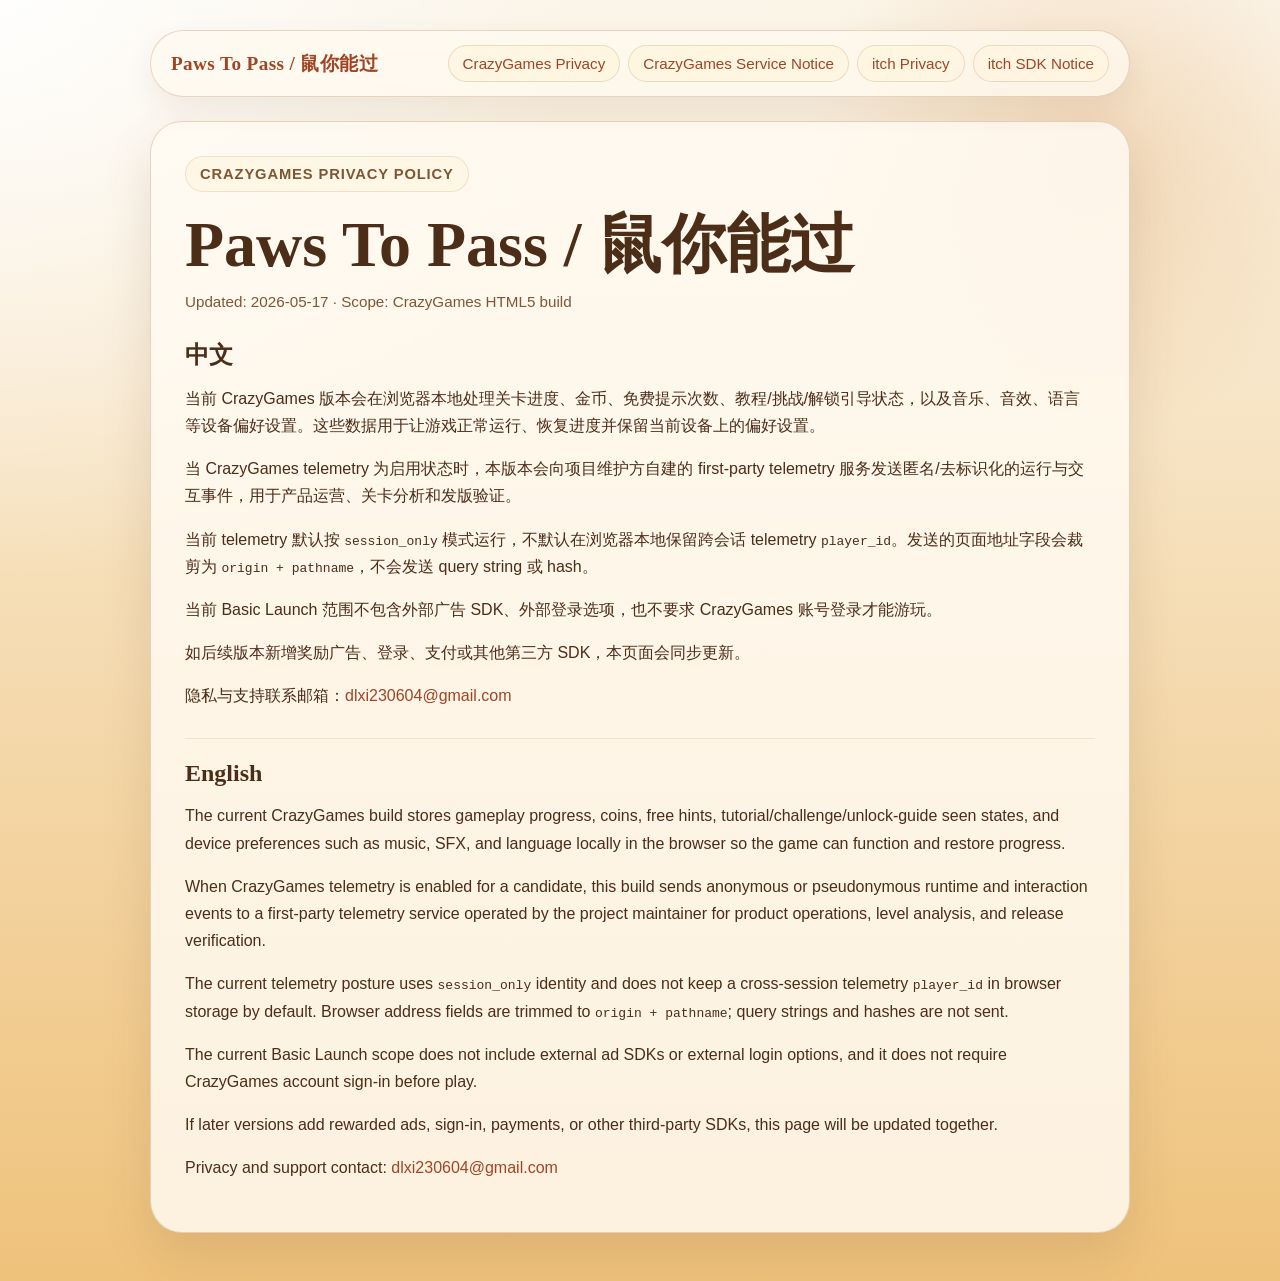
==== crazygames-privacy-policy.html @ 1ba34844 "feat: add CrazyGames privacy and service pages" ====
<!doctype html>
<html lang="en">
<head>
  <meta charset="utf-8">
  <meta name="viewport" content="width=device-width, initial-scale=1">
  <title>Paws To Pass - CrazyGames Privacy Policy</title>
  <link rel="stylesheet" href="styles.css">
</head>
<body>
  <main class="page">
    <header class="topbar">
      <div class="brand"><a href="index.html">Paws To Pass / 鼠你能过</a></div>
      <nav class="nav">
        <a href="crazygames-privacy-policy.html">CrazyGames Privacy</a>
        <a href="crazygames-third-party-sdk.html">CrazyGames Service Notice</a>
        <a href="privacy-policy.html">itch Privacy</a>
        <a href="third-party-sdk.html">itch SDK Notice</a>
      </nav>
    </header>
    <article class="article">
      <div class="kicker">CrazyGames Privacy Policy</div>
      <h1>Paws To Pass / 鼠你能过</h1>
      <p class="meta">Updated: 2026-05-17 · Scope: CrazyGames HTML5 build</p>

      <section class="section">
        <h2>中文</h2>
        <p>当前 CrazyGames 版本会在浏览器本地处理关卡进度、金币、免费提示次数、教程/挑战/解锁引导状态，以及音乐、音效、语言等设备偏好设置。这些数据用于让游戏正常运行、恢复进度并保留当前设备上的偏好设置。</p>
        <p>当 CrazyGames telemetry 为启用状态时，本版本会向项目维护方自建的 first-party telemetry 服务发送匿名/去标识化的运行与交互事件，用于产品运营、关卡分析和发版验证。</p>
        <p>当前 telemetry 默认按 <code>session_only</code> 模式运行，不默认在浏览器本地保留跨会话 telemetry <code>player_id</code>。发送的页面地址字段会裁剪为 <code>origin + pathname</code>，不会发送 query string 或 hash。</p>
        <p>当前 Basic Launch 范围不包含外部广告 SDK、外部登录选项，也不要求 CrazyGames 账号登录才能游玩。</p>
        <p>如后续版本新增奖励广告、登录、支付或其他第三方 SDK，本页面会同步更新。</p>
        <p>隐私与支持联系邮箱：<a href="mailto:dlxi230604@gmail.com">dlxi230604@gmail.com</a></p>
      </section>

      <section class="section">
        <h2>English</h2>
        <p>The current CrazyGames build stores gameplay progress, coins, free hints, tutorial/challenge/unlock-guide seen states, and device preferences such as music, SFX, and language locally in the browser so the game can function and restore progress.</p>
        <p>When CrazyGames telemetry is enabled for a candidate, this build sends anonymous or pseudonymous runtime and interaction events to a first-party telemetry service operated by the project maintainer for product operations, level analysis, and release verification.</p>
        <p>The current telemetry posture uses <code>session_only</code> identity and does not keep a cross-session telemetry <code>player_id</code> in browser storage by default. Browser address fields are trimmed to <code>origin + pathname</code>; query strings and hashes are not sent.</p>
        <p>The current Basic Launch scope does not include external ad SDKs or external login options, and it does not require CrazyGames account sign-in before play.</p>
        <p>If later versions add rewarded ads, sign-in, payments, or other third-party SDKs, this page will be updated together.</p>
        <p>Privacy and support contact: <a href="mailto:dlxi230604@gmail.com">dlxi230604@gmail.com</a></p>
      </section>
    </article>
  </main>
</body>
</html>
---- styles.css ----
﻿:root {
  --bg-cream: #fbf5e9;
  --bg-amber: #efc27b;
  --panel: rgba(255, 251, 242, 0.84);
  --panel-strong: rgba(255, 248, 234, 0.94);
  --line: rgba(151, 95, 43, 0.24);
  --text: #4b2d18;
  --muted: #7f5633;
  --accent: #c95f38;
  --accent-deep: #9f4525;
  --gold: #f6c757;
  --shadow: 0 22px 50px rgba(89, 53, 25, 0.13);
  --radius-xl: 32px;
  --radius-lg: 24px;
  --radius-md: 18px;
  --content: 980px;
}

* { box-sizing: border-box; }
html { scroll-behavior: smooth; }
body {
  margin: 0;
  font-family: "Trebuchet MS", "Noto Sans SC", "Source Han Sans SC", sans-serif;
  color: var(--text);
  background:
    radial-gradient(circle at top left, rgba(255,255,255,0.9), transparent 32%),
    radial-gradient(circle at 85% 12%, rgba(219,141,67,0.24), transparent 18%),
    linear-gradient(180deg, var(--bg-cream), var(--bg-amber));
  min-height: 100vh;
}

a { color: var(--accent-deep); text-decoration: none; }
a:hover { text-decoration: underline; }

.page {
  width: min(calc(100% - 32px), var(--content));
  margin: 0 auto;
  padding: 22px 0 48px;
}

.topbar {
  display: flex;
  flex-wrap: wrap;
  gap: 12px;
  justify-content: space-between;
  align-items: center;
  padding: 14px 20px;
  margin-top: 8px;
  border: 1px solid var(--line);
  border-radius: 999px;
  background: rgba(255, 250, 239, 0.76);
  backdrop-filter: blur(16px);
  box-shadow: 0 12px 30px rgba(89, 53, 25, 0.08);
}

.brand {
  font-family: Georgia, "Source Han Serif SC", "Songti SC", serif;
  font-size: 1.2rem;
  font-weight: 700;
  letter-spacing: 0.02em;
}

.nav {
  display: flex;
  flex-wrap: wrap;
  gap: 8px;
}

.nav a {
  padding: 9px 14px;
  border-radius: 999px;
  background: rgba(255, 245, 224, 0.84);
  border: 1px solid rgba(151, 95, 43, 0.18);
  font-size: 0.95rem;
}

.hero,
.card,
.article {
  border: 1px solid var(--line);
  border-radius: var(--radius-xl);
  background: var(--panel);
  box-shadow: var(--shadow);
}

.hero {
  margin-top: 24px;
  padding: 42px;
  position: relative;
  overflow: hidden;
}

.hero::after {
  content: "";
  position: absolute;
  inset: auto -90px -70px auto;
  width: 260px;
  height: 260px;
  background: radial-gradient(circle, rgba(255, 236, 190, 0.7), rgba(223, 145, 66, 0.08));
  border-radius: 50%;
}

.kicker {
  display: inline-flex;
  align-items: center;
  gap: 8px;
  padding: 9px 14px;
  border-radius: 999px;
  background: rgba(255, 247, 228, 0.95);
  border: 1px solid rgba(151, 95, 43, 0.14);
  color: var(--muted);
  font-size: 0.92rem;
  font-weight: 700;
  text-transform: uppercase;
  letter-spacing: 0.06em;
}

h1, h2, h3 {
  margin: 0;
  font-family: Georgia, "Source Han Serif SC", "Songti SC", serif;
  line-height: 1.08;
}

h1 {
  margin-top: 18px;
  font-size: clamp(2.2rem, 5vw, 4.5rem);
}

.hero p,
.article p,
.article li,
.card p { line-height: 1.7; }

.hero .lede {
  max-width: 720px;
  margin-top: 18px;
  color: var(--muted);
  font-size: 1.08rem;
}

.grid {
  display: grid;
  gap: 18px;
  margin-top: 24px;
  grid-template-columns: repeat(auto-fit, minmax(220px, 1fr));
}

.card {
  padding: 24px;
  background: var(--panel-strong);
}

.card h3 { font-size: 1.3rem; margin-bottom: 10px; }
.card p { margin: 0 0 14px; color: var(--muted); }

.button {
  display: inline-flex;
  align-items: center;
  justify-content: center;
  padding: 12px 18px;
  border-radius: 999px;
  background: linear-gradient(180deg, var(--accent), var(--accent-deep));
  color: #fff;
  font-weight: 700;
  box-shadow: 0 12px 20px rgba(159, 69, 37, 0.2);
}

.article {
  margin-top: 24px;
  padding: 34px;
}

.meta {
  margin-top: 10px;
  color: var(--muted);
  font-size: 0.95rem;
}

.section {
  margin-top: 28px;
  padding-top: 22px;
  border-top: 1px solid rgba(151, 95, 43, 0.12);
}

.section:first-of-type {
  border-top: 0;
  padding-top: 0;
}

ul { margin: 12px 0 0 20px; padding: 0; }
li + li { margin-top: 8px; }

.table-wrap {
  overflow-x: auto;
  margin-top: 14px;
}

table {
  width: 100%;
  border-collapse: collapse;
  font-size: 0.96rem;
}

th, td {
  padding: 12px 14px;
  border-bottom: 1px solid rgba(151, 95, 43, 0.12);
  text-align: left;
  vertical-align: top;
}

th {
  color: var(--muted);
  font-size: 0.9rem;
  text-transform: uppercase;
  letter-spacing: 0.05em;
}

.footer {
  margin-top: 28px;
  padding: 20px 0 10px;
  color: var(--muted);
  font-size: 0.92rem;
}

@media (max-width: 720px) {
  .page { width: min(calc(100% - 20px), var(--content)); }
  .hero, .article, .card { padding: 22px; }
  .topbar { border-radius: 24px; }
  .nav { width: 100%; }
  .nav a { flex: 1 1 auto; text-align: center; }
}
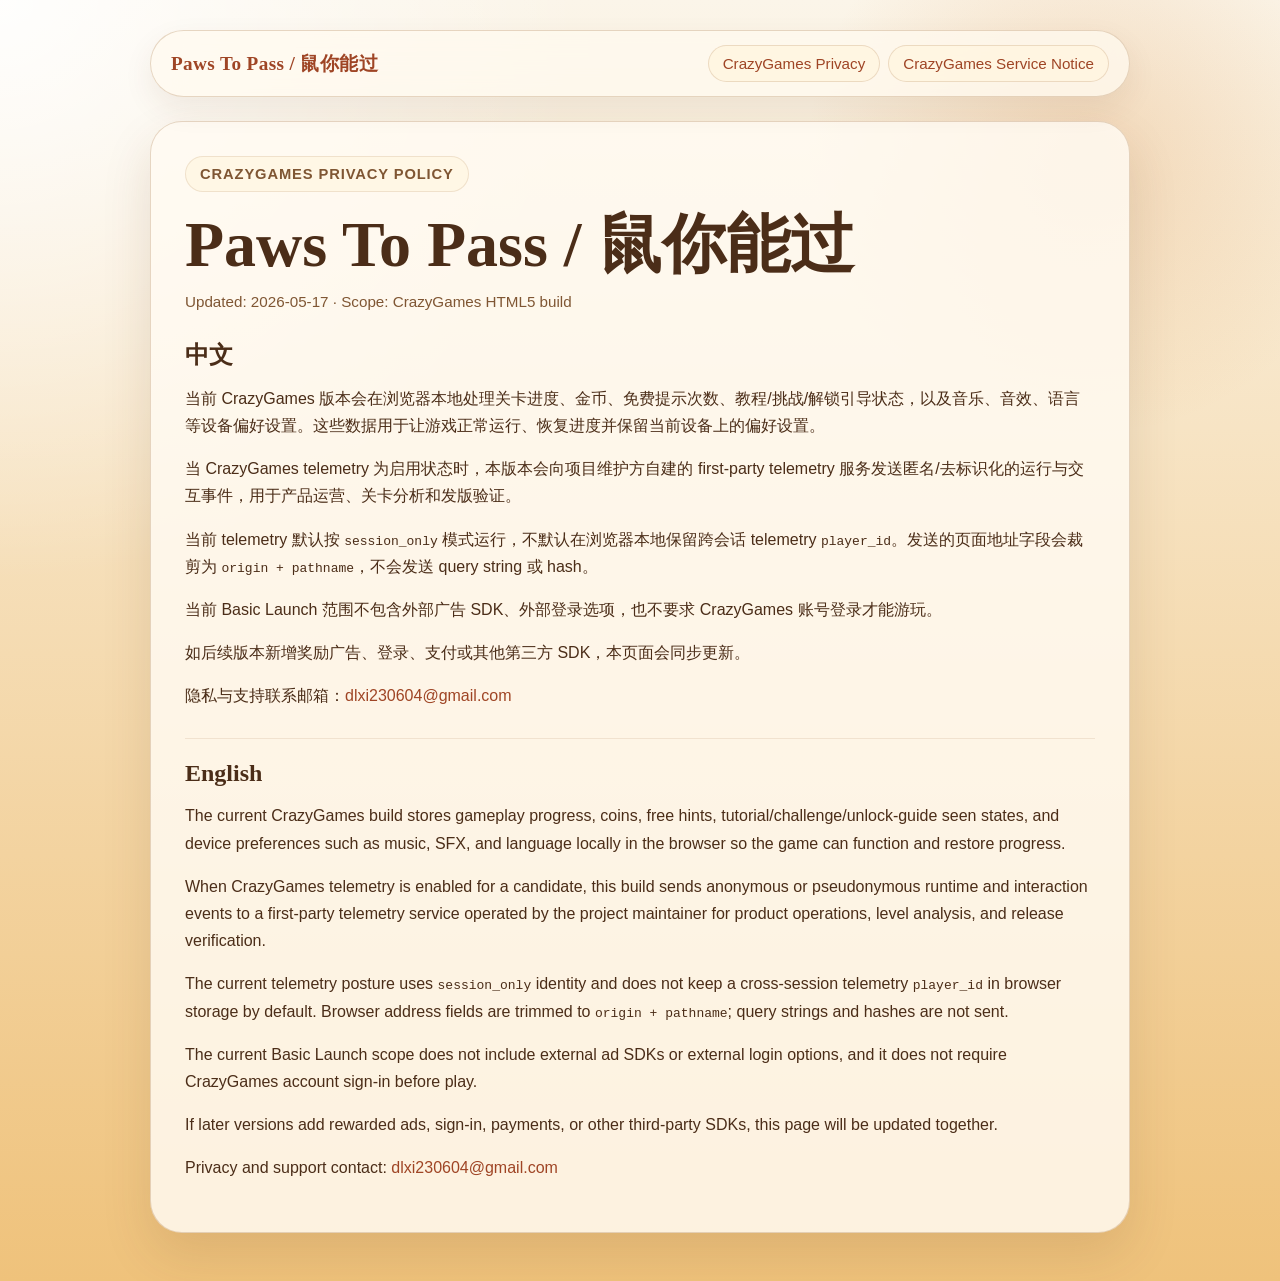
==== commit fb5b5939: "fix: remove itch links from CrazyGames pages" ====
--- a/crazygames-privacy-policy.html
+++ b/crazygames-privacy-policy.html
@@ -13,8 +13,6 @@
       <nav class="nav">
         <a href="crazygames-privacy-policy.html">CrazyGames Privacy</a>
         <a href="crazygames-third-party-sdk.html">CrazyGames Service Notice</a>
-        <a href="privacy-policy.html">itch Privacy</a>
-        <a href="third-party-sdk.html">itch SDK Notice</a>
       </nav>
     </header>
     <article class="article">
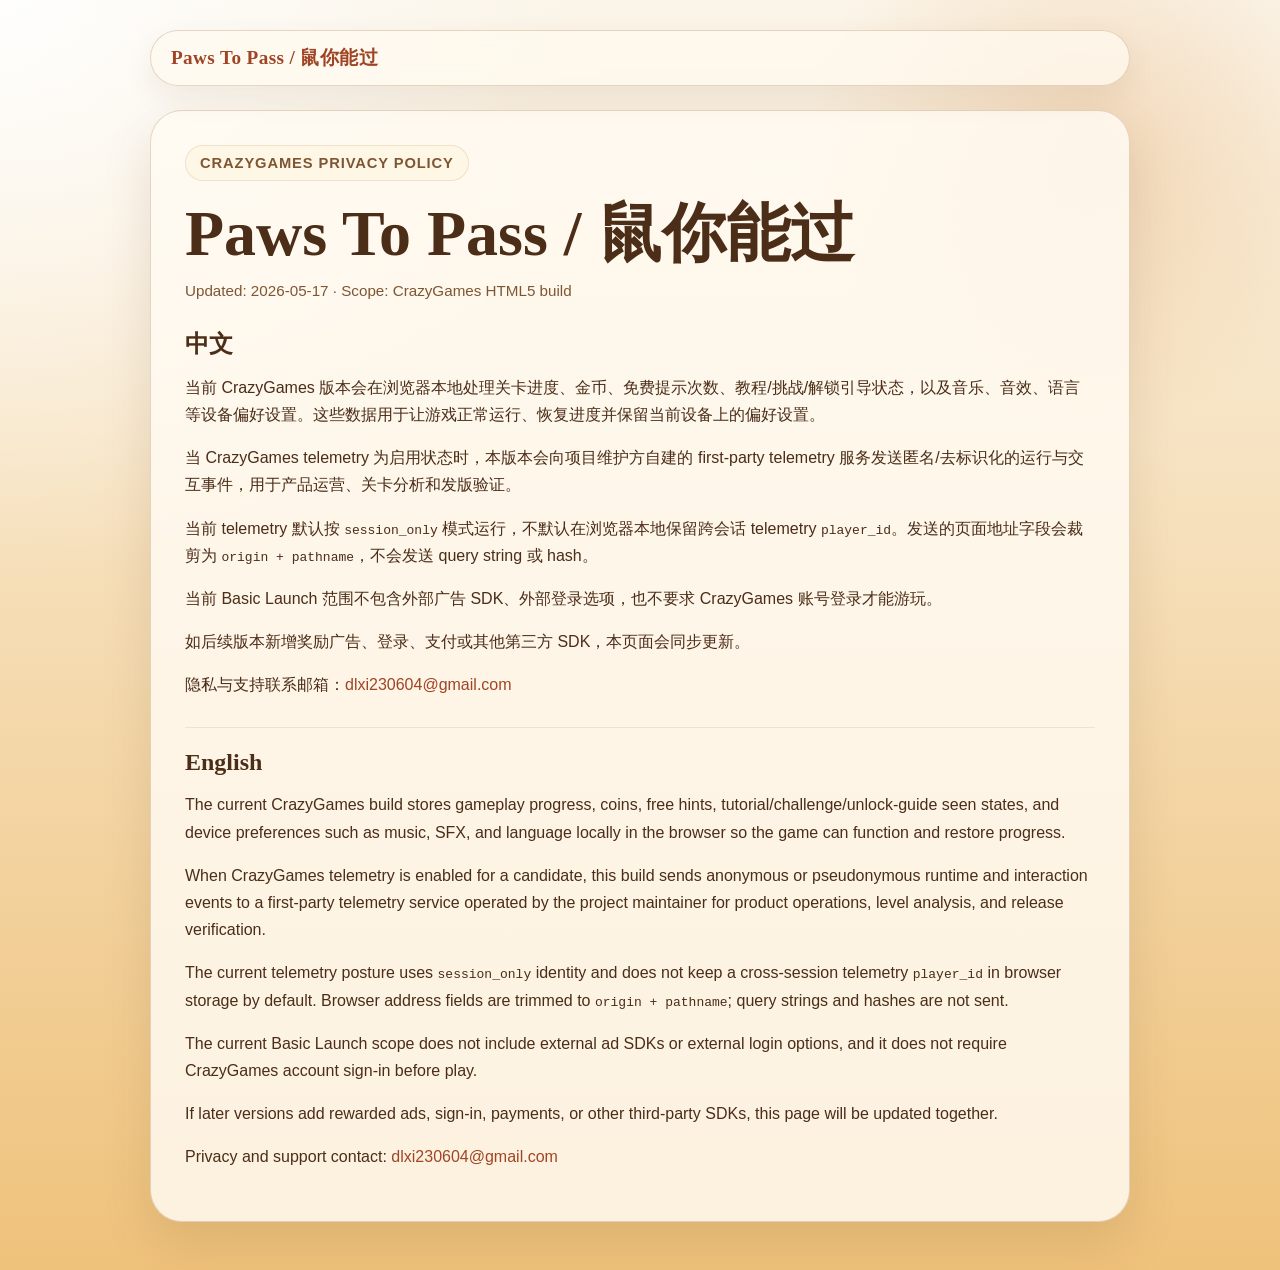
==== commit 0f3e22e3: "fix: remove nav buttons from CrazyGames pages" ====
--- a/crazygames-privacy-policy.html
+++ b/crazygames-privacy-policy.html
@@ -10,10 +10,6 @@
   <main class="page">
     <header class="topbar">
       <div class="brand"><a href="index.html">Paws To Pass / 鼠你能过</a></div>
-      <nav class="nav">
-        <a href="crazygames-privacy-policy.html">CrazyGames Privacy</a>
-        <a href="crazygames-third-party-sdk.html">CrazyGames Service Notice</a>
-      </nav>
     </header>
     <article class="article">
       <div class="kicker">CrazyGames Privacy Policy</div>
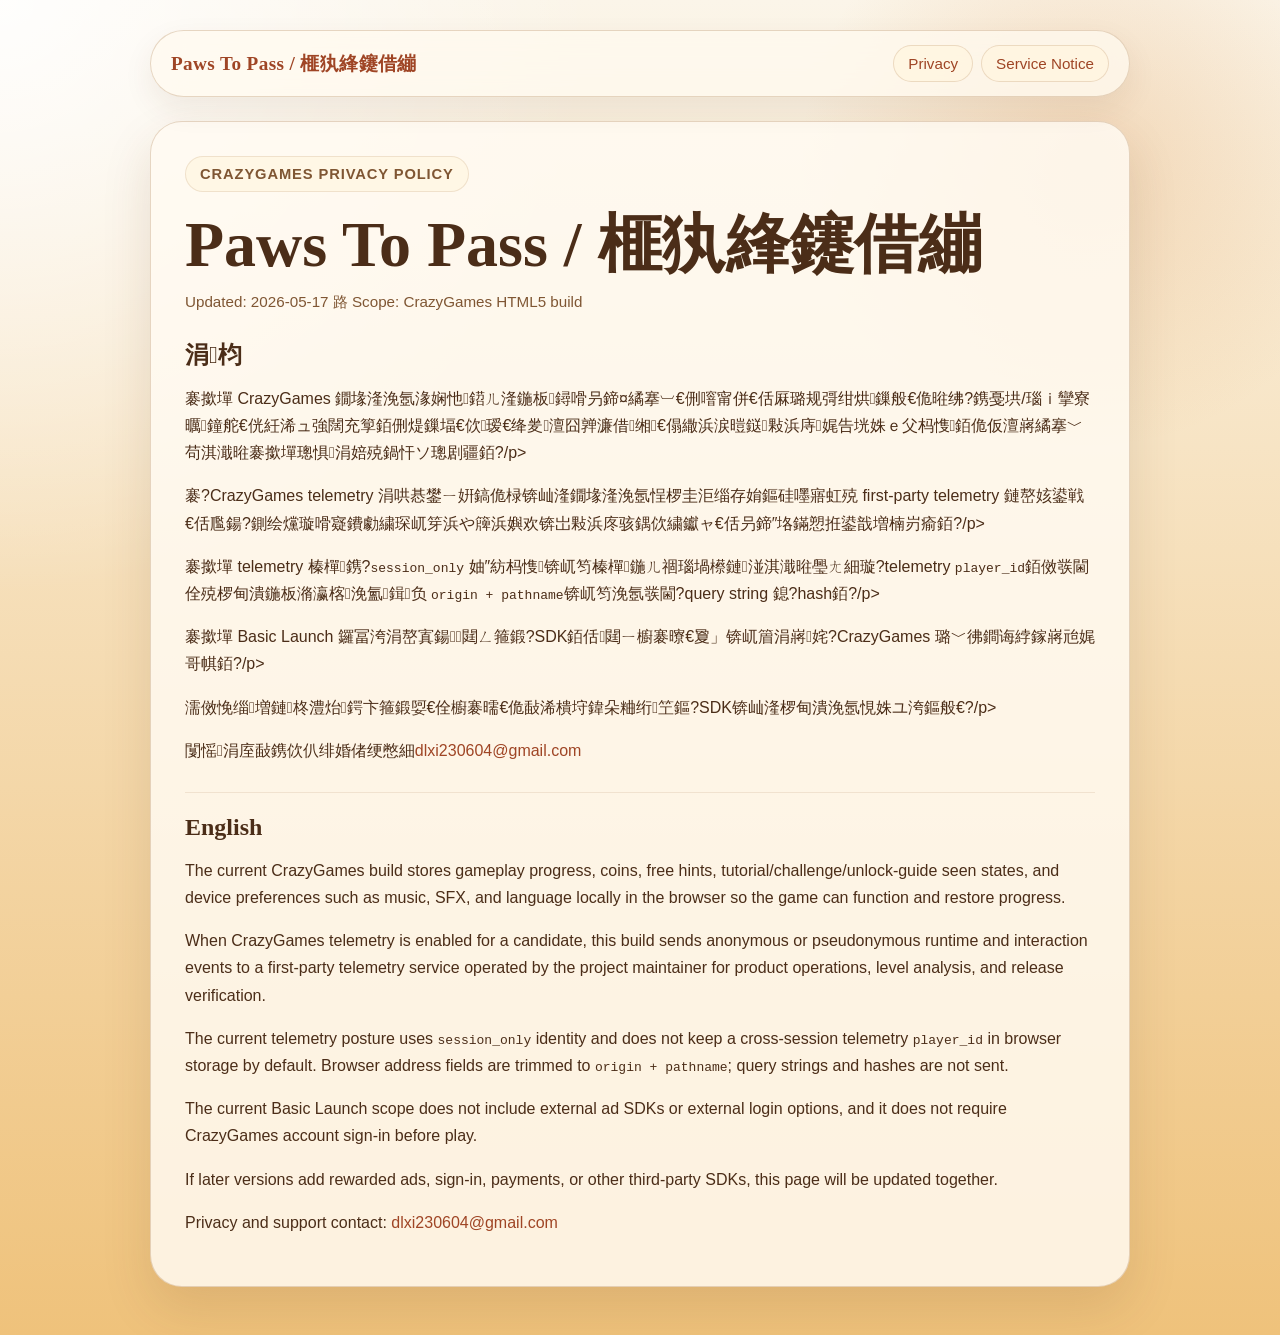
==== commit 2b39d29c: "fix: restore CrazyGames page cross-links" ====
--- a/crazygames-privacy-policy.html
+++ b/crazygames-privacy-policy.html
@@ -9,21 +9,25 @@
 <body>
   <main class="page">
     <header class="topbar">
-      <div class="brand"><a href="index.html">Paws To Pass / 鼠你能过</a></div>
+      <div class="brand"><a href="index.html">Paws To Pass / 榧犱綘鑳借繃</a></div>
+      <nav class="nav">
+        <a href="crazygames-privacy-policy.html">Privacy</a>
+        <a href="crazygames-third-party-sdk.html">Service Notice</a>
+      </nav>
     </header>
     <article class="article">
       <div class="kicker">CrazyGames Privacy Policy</div>
-      <h1>Paws To Pass / 鼠你能过</h1>
-      <p class="meta">Updated: 2026-05-17 · Scope: CrazyGames HTML5 build</p>
+      <h1>Paws To Pass / 榧犱綘鑳借繃</h1>
+      <p class="meta">Updated: 2026-05-17 路 Scope: CrazyGames HTML5 build</p>
 
       <section class="section">
-        <h2>中文</h2>
-        <p>当前 CrazyGames 版本会在浏览器本地处理关卡进度、金币、免费提示次数、教程/挑战/解锁引导状态，以及音乐、音效、语言等设备偏好设置。这些数据用于让游戏正常运行、恢复进度并保留当前设备上的偏好设置。</p>
-        <p>当 CrazyGames telemetry 为启用状态时，本版本会向项目维护方自建的 first-party telemetry 服务发送匿名/去标识化的运行与交互事件，用于产品运营、关卡分析和发版验证。</p>
-        <p>当前 telemetry 默认按 <code>session_only</code> 模式运行，不默认在浏览器本地保留跨会话 telemetry <code>player_id</code>。发送的页面地址字段会裁剪为 <code>origin + pathname</code>，不会发送 query string 或 hash。</p>
-        <p>当前 Basic Launch 范围不包含外部广告 SDK、外部登录选项，也不要求 CrazyGames 账号登录才能游玩。</p>
-        <p>如后续版本新增奖励广告、登录、支付或其他第三方 SDK，本页面会同步更新。</p>
-        <p>隐私与支持联系邮箱：<a href="mailto:dlxi230604@gmail.com">dlxi230604@gmail.com</a></p>
+        <h2>涓枃</h2>
+        <p>褰撳墠 CrazyGames 鐗堟湰浼氬湪娴忚鍣ㄦ湰鍦板鐞嗗叧鍗¤繘搴︺€侀噾甯併€佸厤璐规彁绀烘鏁般€佹暀绋?鎸戞垬/瑙ｉ攣寮曞鐘舵€侊紝浠ュ強闊充箰銆侀煶鏁堛€佽瑷€绛夎澶囧亸濂借缃€傝繖浜涙暟鎹敤浜庤娓告垙姝ｅ父杩愯銆佹仮澶嶈繘搴﹀苟淇濈暀褰撳墠璁惧涓婄殑鍋忓ソ璁剧疆銆?/p>
+        <p>褰?CrazyGames telemetry 涓哄惎鐢ㄧ姸鎬佹椂锛屾湰鐗堟湰浼氬悜椤圭洰缁存姢鏂硅嚜寤虹殑 first-party telemetry 鏈嶅姟鍙戦€佸尶鍚?鍘绘爣璇嗗寲鐨勮繍琛屼笌浜や簰浜嬩欢锛岀敤浜庝骇鍝佽繍钀ャ€佸叧鍗″垎鏋愬拰鍙戠増楠岃瘉銆?/p>
+        <p>褰撳墠 telemetry 榛樿鎸?<code>session_only</code> 妯″紡杩愯锛屼笉榛樿鍦ㄦ祻瑙堝櫒鏈湴淇濈暀璺ㄤ細璇?telemetry <code>player_id</code>銆傚彂閫佺殑椤甸潰鍦板潃瀛楁浼氳鍓负 <code>origin + pathname</code>锛屼笉浼氬彂閫?query string 鎴?hash銆?/p>
+        <p>褰撳墠 Basic Launch 鑼冨洿涓嶅寘鍚閮ㄥ箍鍛?SDK銆佸閮ㄧ櫥褰曢€夐」锛屼篃涓嶈姹?CrazyGames 璐﹀彿鐧诲綍鎵嶈兘娓哥帺銆?/p>
+        <p>濡傚悗缁増鏈柊澧炲鍔卞箍鍛娿€佺櫥褰曘€佹敮浠樻垨鍏朵粬绗笁鏂?SDK锛屾湰椤甸潰浼氬悓姝ユ洿鏂般€?/p>
+        <p>闅愮涓庢敮鎸佽仈绯婚偖绠憋細<a href="mailto:dlxi230604@gmail.com">dlxi230604@gmail.com</a></p>
       </section>
 
       <section class="section">
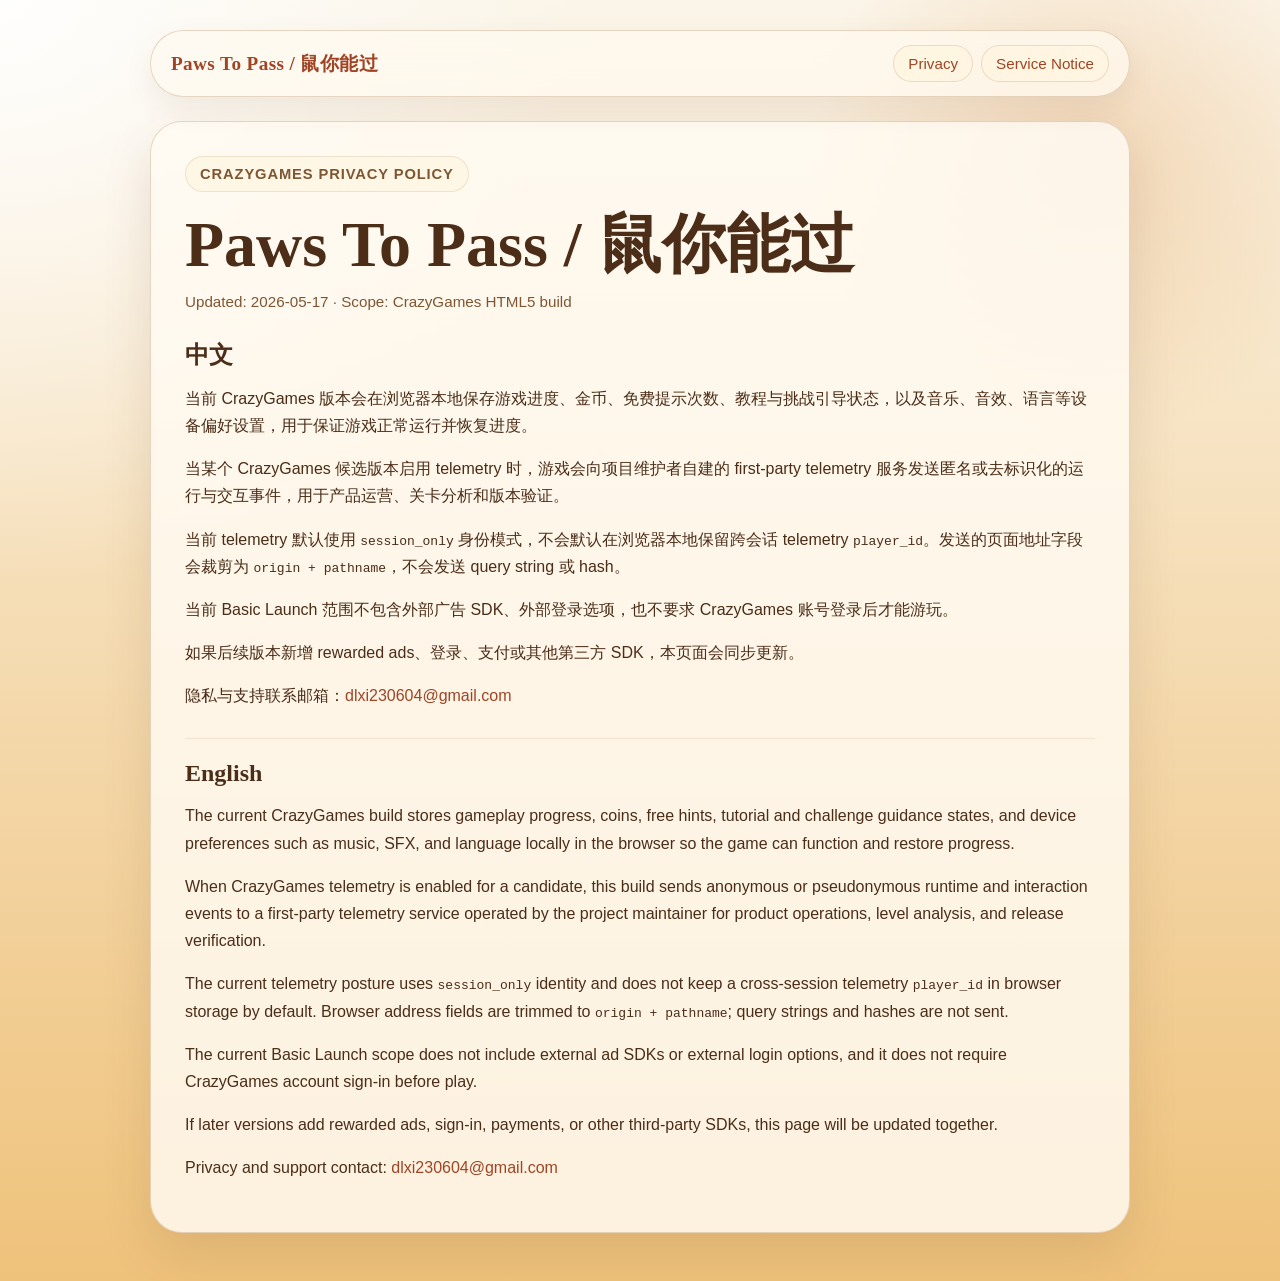
==== commit f9e460e0: "fix: restore utf-8 text for CrazyGames public pages" ====
--- a/crazygames-privacy-policy.html
+++ b/crazygames-privacy-policy.html
@@ -1,5 +1,5 @@
 <!doctype html>
-<html lang="en">
+<html lang="zh-CN">
 <head>
   <meta charset="utf-8">
   <meta name="viewport" content="width=device-width, initial-scale=1">
@@ -9,7 +9,7 @@
 <body>
   <main class="page">
     <header class="topbar">
-      <div class="brand"><a href="index.html">Paws To Pass / 榧犱綘鑳借繃</a></div>
+      <div class="brand"><a href="index.html">Paws To Pass / 鼠你能过</a></div>
       <nav class="nav">
         <a href="crazygames-privacy-policy.html">Privacy</a>
         <a href="crazygames-third-party-sdk.html">Service Notice</a>
@@ -17,22 +17,22 @@
     </header>
     <article class="article">
       <div class="kicker">CrazyGames Privacy Policy</div>
-      <h1>Paws To Pass / 榧犱綘鑳借繃</h1>
-      <p class="meta">Updated: 2026-05-17 路 Scope: CrazyGames HTML5 build</p>
+      <h1>Paws To Pass / 鼠你能过</h1>
+      <p class="meta">Updated: 2026-05-17 · Scope: CrazyGames HTML5 build</p>
 
       <section class="section">
-        <h2>涓枃</h2>
-        <p>褰撳墠 CrazyGames 鐗堟湰浼氬湪娴忚鍣ㄦ湰鍦板鐞嗗叧鍗¤繘搴︺€侀噾甯併€佸厤璐规彁绀烘鏁般€佹暀绋?鎸戞垬/瑙ｉ攣寮曞鐘舵€侊紝浠ュ強闊充箰銆侀煶鏁堛€佽瑷€绛夎澶囧亸濂借缃€傝繖浜涙暟鎹敤浜庤娓告垙姝ｅ父杩愯銆佹仮澶嶈繘搴﹀苟淇濈暀褰撳墠璁惧涓婄殑鍋忓ソ璁剧疆銆?/p>
-        <p>褰?CrazyGames telemetry 涓哄惎鐢ㄧ姸鎬佹椂锛屾湰鐗堟湰浼氬悜椤圭洰缁存姢鏂硅嚜寤虹殑 first-party telemetry 鏈嶅姟鍙戦€佸尶鍚?鍘绘爣璇嗗寲鐨勮繍琛屼笌浜や簰浜嬩欢锛岀敤浜庝骇鍝佽繍钀ャ€佸叧鍗″垎鏋愬拰鍙戠増楠岃瘉銆?/p>
-        <p>褰撳墠 telemetry 榛樿鎸?<code>session_only</code> 妯″紡杩愯锛屼笉榛樿鍦ㄦ祻瑙堝櫒鏈湴淇濈暀璺ㄤ細璇?telemetry <code>player_id</code>銆傚彂閫佺殑椤甸潰鍦板潃瀛楁浼氳鍓负 <code>origin + pathname</code>锛屼笉浼氬彂閫?query string 鎴?hash銆?/p>
-        <p>褰撳墠 Basic Launch 鑼冨洿涓嶅寘鍚閮ㄥ箍鍛?SDK銆佸閮ㄧ櫥褰曢€夐」锛屼篃涓嶈姹?CrazyGames 璐﹀彿鐧诲綍鎵嶈兘娓哥帺銆?/p>
-        <p>濡傚悗缁増鏈柊澧炲鍔卞箍鍛娿€佺櫥褰曘€佹敮浠樻垨鍏朵粬绗笁鏂?SDK锛屾湰椤甸潰浼氬悓姝ユ洿鏂般€?/p>
-        <p>闅愮涓庢敮鎸佽仈绯婚偖绠憋細<a href="mailto:dlxi230604@gmail.com">dlxi230604@gmail.com</a></p>
+        <h2>中文</h2>
+        <p>当前 CrazyGames 版本会在浏览器本地保存游戏进度、金币、免费提示次数、教程与挑战引导状态，以及音乐、音效、语言等设备偏好设置，用于保证游戏正常运行并恢复进度。</p>
+        <p>当某个 CrazyGames 候选版本启用 telemetry 时，游戏会向项目维护者自建的 first-party telemetry 服务发送匿名或去标识化的运行与交互事件，用于产品运营、关卡分析和版本验证。</p>
+        <p>当前 telemetry 默认使用 <code>session_only</code> 身份模式，不会默认在浏览器本地保留跨会话 telemetry <code>player_id</code>。发送的页面地址字段会裁剪为 <code>origin + pathname</code>，不会发送 query string 或 hash。</p>
+        <p>当前 Basic Launch 范围不包含外部广告 SDK、外部登录选项，也不要求 CrazyGames 账号登录后才能游玩。</p>
+        <p>如果后续版本新增 rewarded ads、登录、支付或其他第三方 SDK，本页面会同步更新。</p>
+        <p>隐私与支持联系邮箱：<a href="mailto:dlxi230604@gmail.com">dlxi230604@gmail.com</a></p>
       </section>
 
       <section class="section">
         <h2>English</h2>
-        <p>The current CrazyGames build stores gameplay progress, coins, free hints, tutorial/challenge/unlock-guide seen states, and device preferences such as music, SFX, and language locally in the browser so the game can function and restore progress.</p>
+        <p>The current CrazyGames build stores gameplay progress, coins, free hints, tutorial and challenge guidance states, and device preferences such as music, SFX, and language locally in the browser so the game can function and restore progress.</p>
         <p>When CrazyGames telemetry is enabled for a candidate, this build sends anonymous or pseudonymous runtime and interaction events to a first-party telemetry service operated by the project maintainer for product operations, level analysis, and release verification.</p>
         <p>The current telemetry posture uses <code>session_only</code> identity and does not keep a cross-session telemetry <code>player_id</code> in browser storage by default. Browser address fields are trimmed to <code>origin + pathname</code>; query strings and hashes are not sent.</p>
         <p>The current Basic Launch scope does not include external ad SDKs or external login options, and it does not require CrazyGames account sign-in before play.</p>
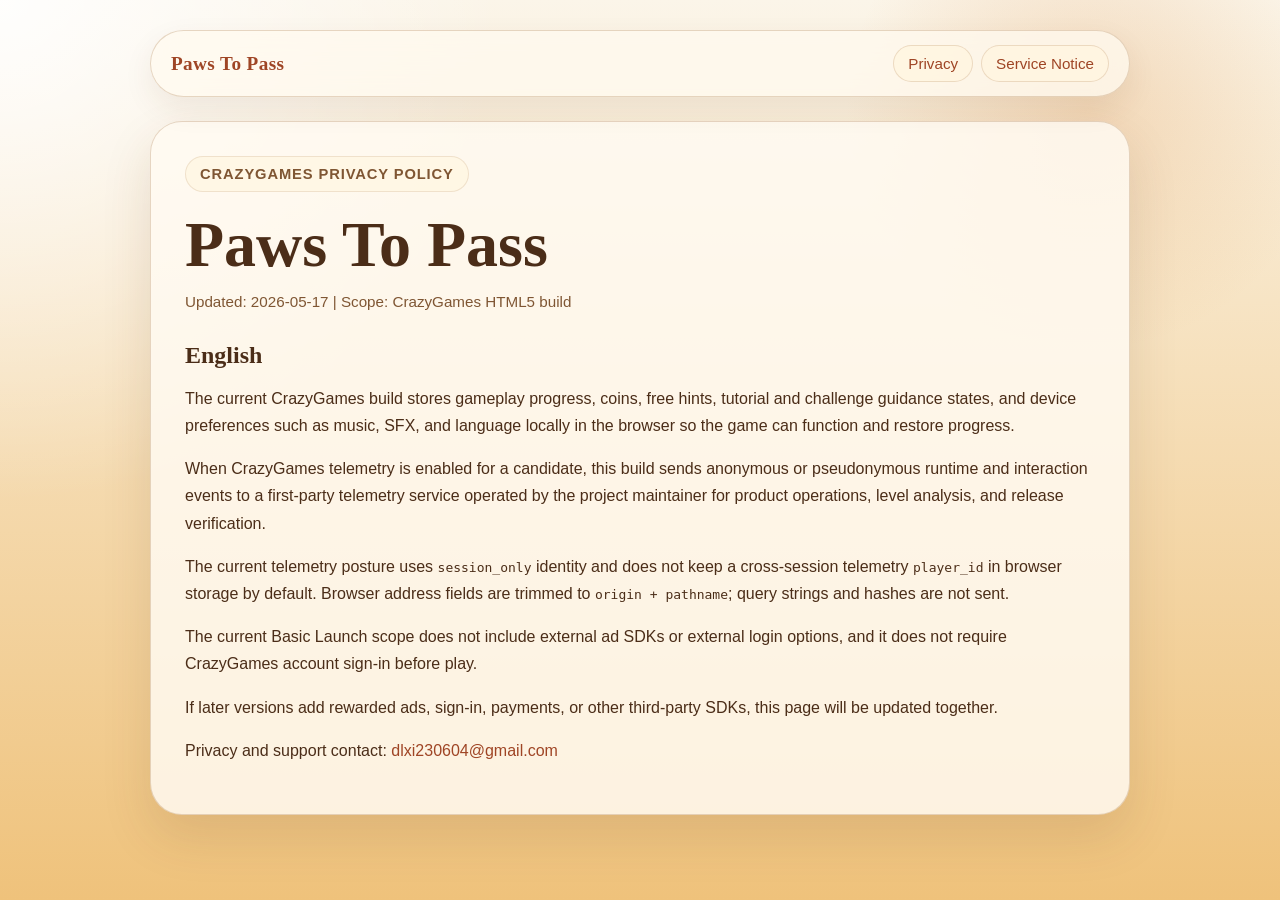
==== commit 3618c3c9: "docs: remove Chinese copy from crazygames legal pages" ====
--- a/crazygames-privacy-policy.html
+++ b/crazygames-privacy-policy.html
@@ -1,5 +1,5 @@
 <!doctype html>
-<html lang="zh-CN">
+<html lang="en">
 <head>
   <meta charset="utf-8">
   <meta name="viewport" content="width=device-width, initial-scale=1">
@@ -9,7 +9,7 @@
 <body>
   <main class="page">
     <header class="topbar">
-      <div class="brand"><a href="index.html">Paws To Pass / 鼠你能过</a></div>
+      <div class="brand"><a href="index.html">Paws To Pass</a></div>
       <nav class="nav">
         <a href="crazygames-privacy-policy.html">Privacy</a>
         <a href="crazygames-third-party-sdk.html">Service Notice</a>
@@ -17,18 +17,8 @@
     </header>
     <article class="article">
       <div class="kicker">CrazyGames Privacy Policy</div>
-      <h1>Paws To Pass / 鼠你能过</h1>
-      <p class="meta">Updated: 2026-05-17 · Scope: CrazyGames HTML5 build</p>
-
-      <section class="section">
-        <h2>中文</h2>
-        <p>当前 CrazyGames 版本会在浏览器本地保存游戏进度、金币、免费提示次数、教程与挑战引导状态，以及音乐、音效、语言等设备偏好设置，用于保证游戏正常运行并恢复进度。</p>
-        <p>当某个 CrazyGames 候选版本启用 telemetry 时，游戏会向项目维护者自建的 first-party telemetry 服务发送匿名或去标识化的运行与交互事件，用于产品运营、关卡分析和版本验证。</p>
-        <p>当前 telemetry 默认使用 <code>session_only</code> 身份模式，不会默认在浏览器本地保留跨会话 telemetry <code>player_id</code>。发送的页面地址字段会裁剪为 <code>origin + pathname</code>，不会发送 query string 或 hash。</p>
-        <p>当前 Basic Launch 范围不包含外部广告 SDK、外部登录选项，也不要求 CrazyGames 账号登录后才能游玩。</p>
-        <p>如果后续版本新增 rewarded ads、登录、支付或其他第三方 SDK，本页面会同步更新。</p>
-        <p>隐私与支持联系邮箱：<a href="mailto:dlxi230604@gmail.com">dlxi230604@gmail.com</a></p>
-      </section>
+      <h1>Paws To Pass</h1>
+      <p class="meta">Updated: 2026-05-17 | Scope: CrazyGames HTML5 build</p>
 
       <section class="section">
         <h2>English</h2>
